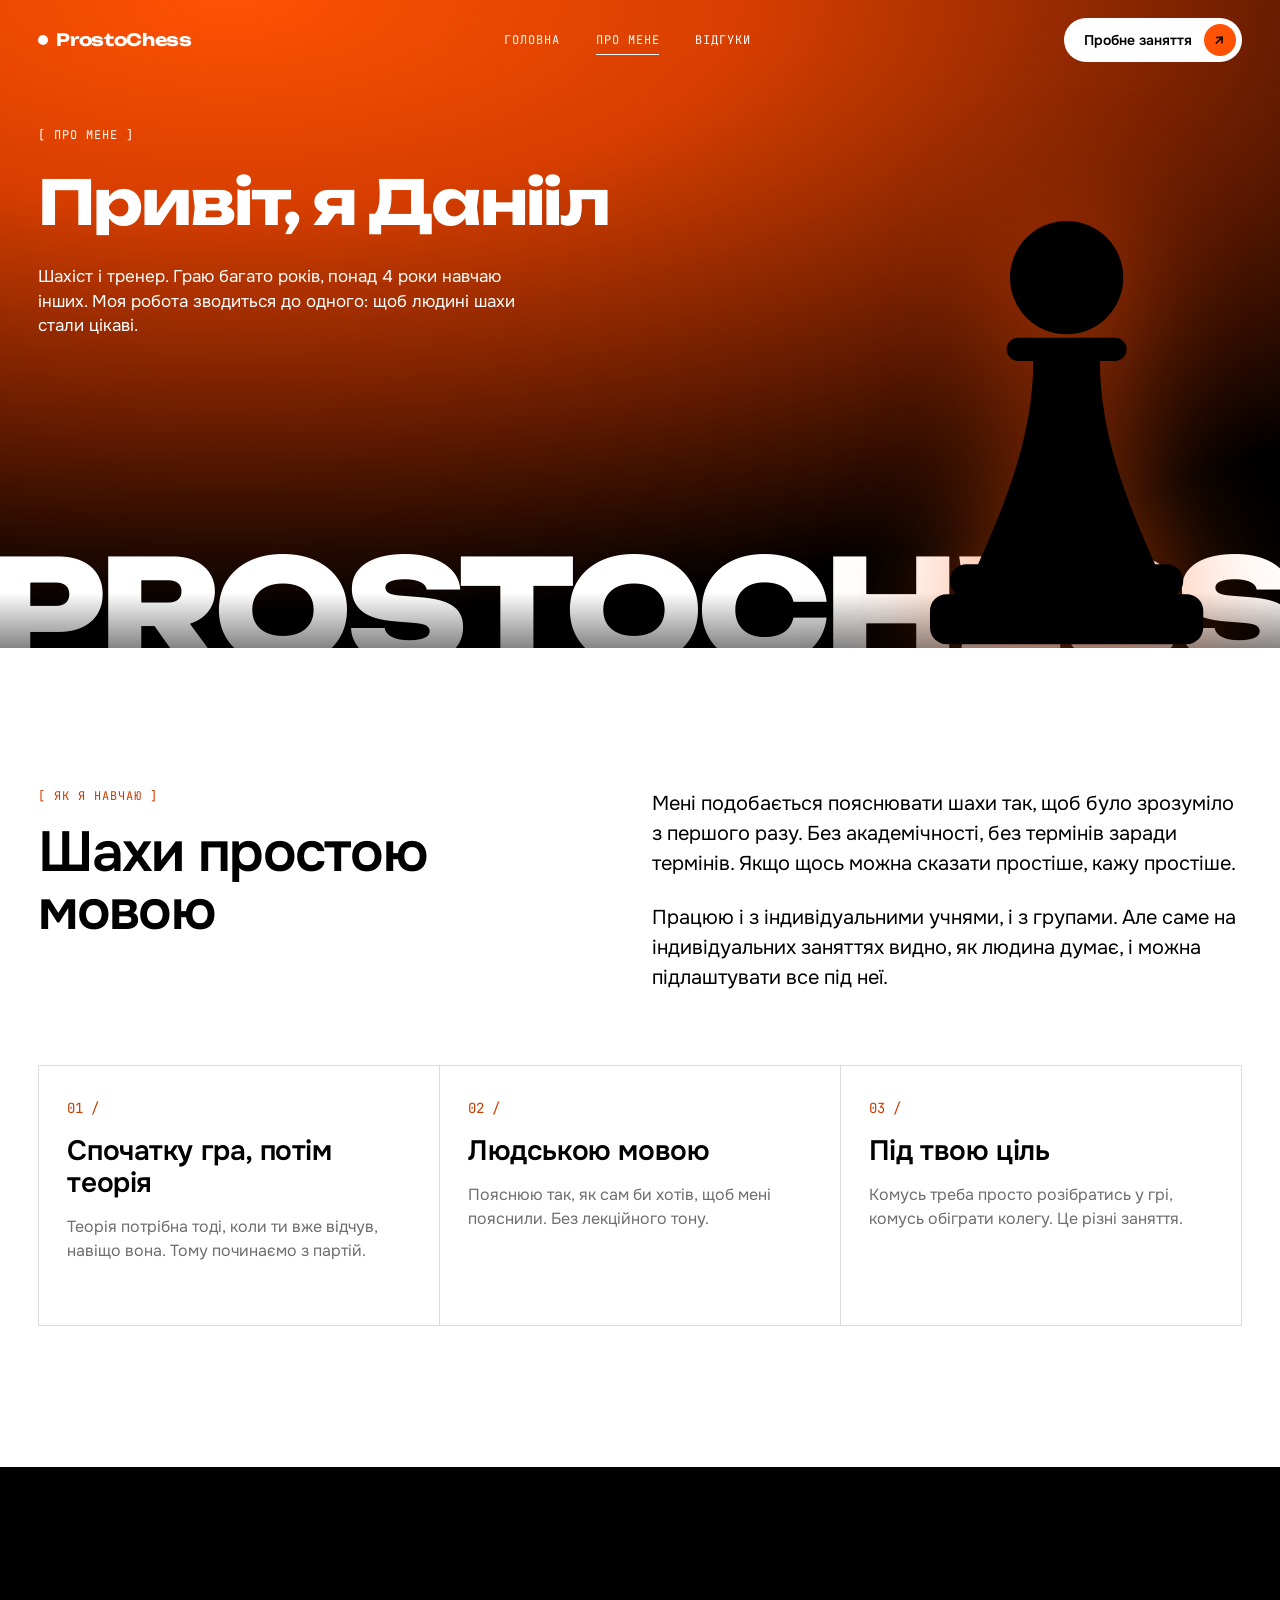
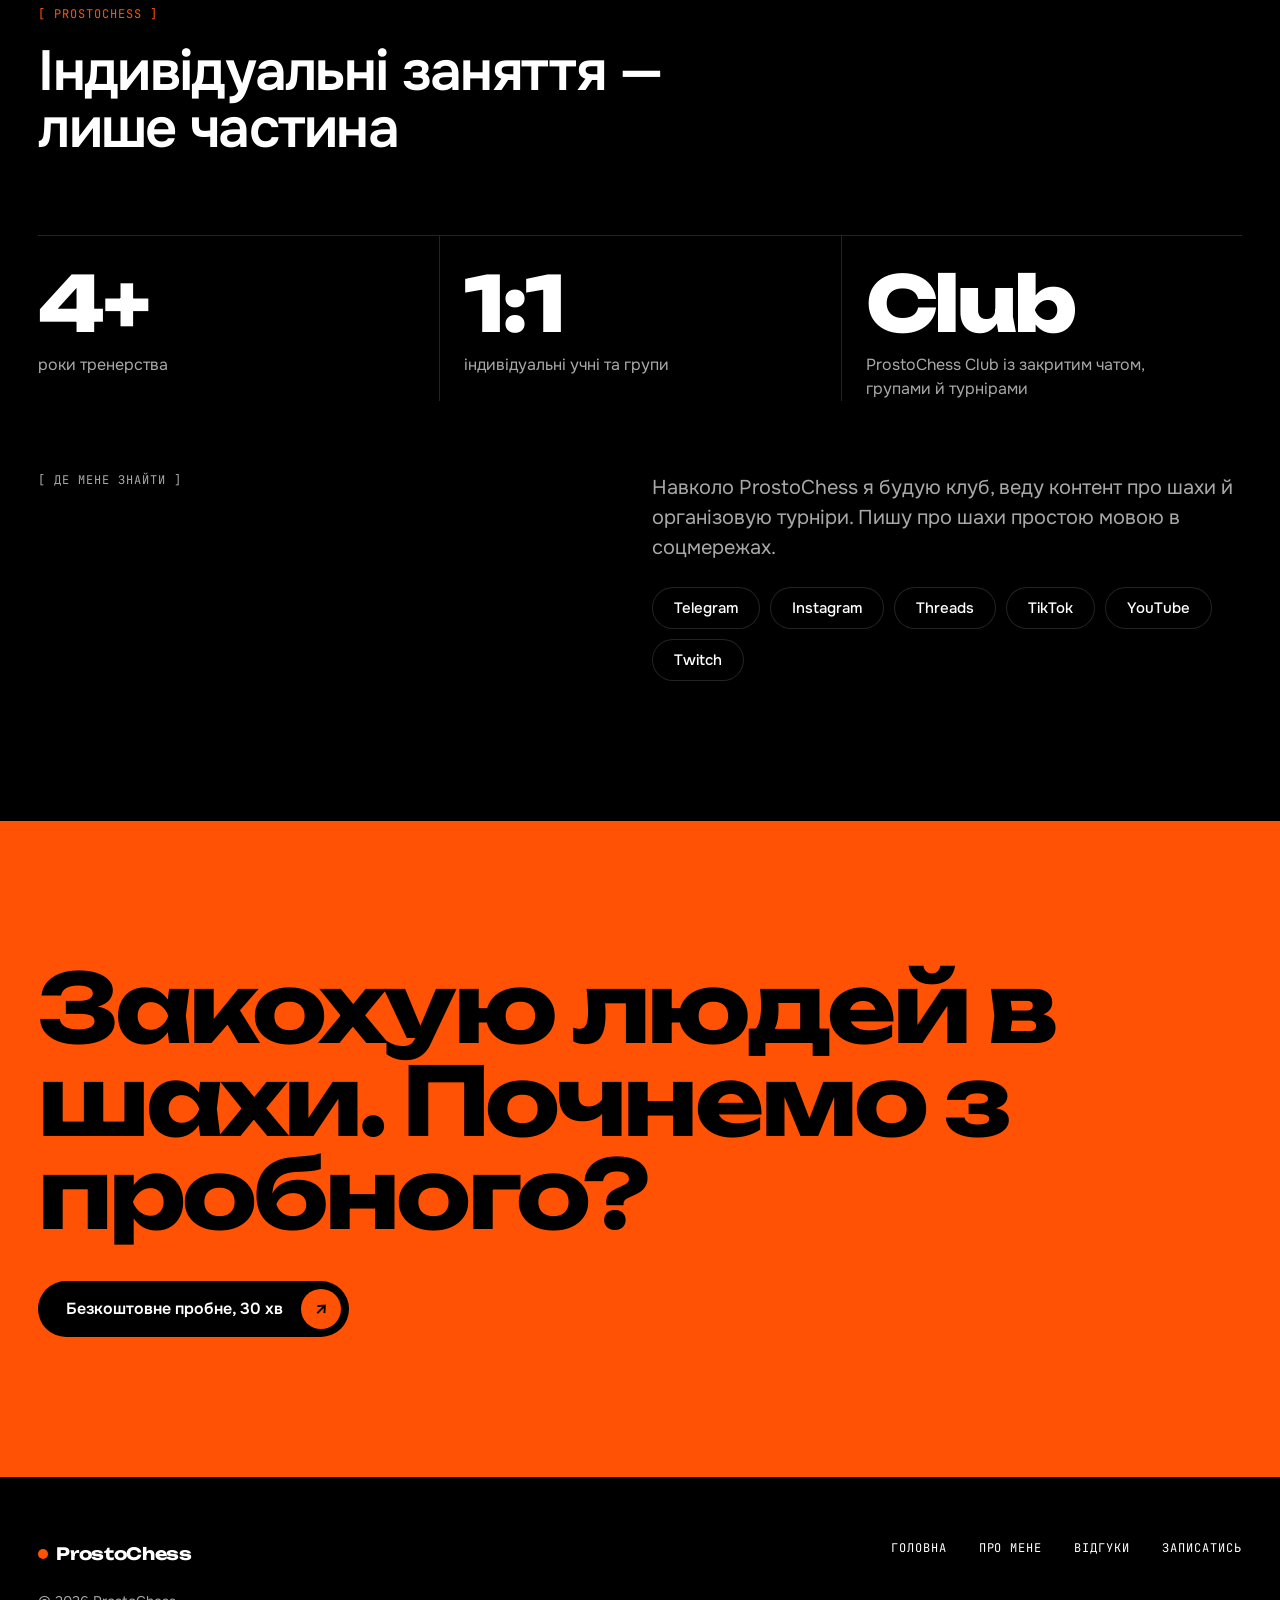
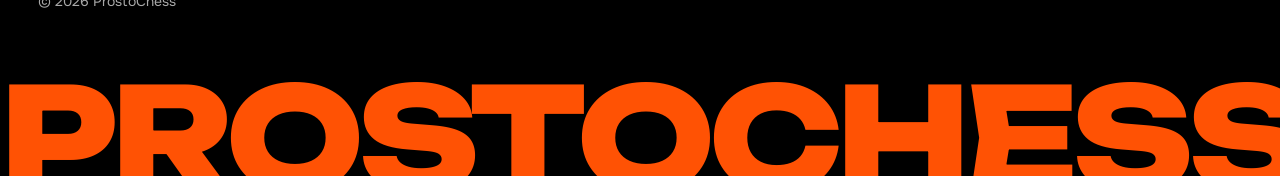
==== about.html @ 3ef077e5 "Build ProstoChess site: home, about, reviews Static multi-page site on the Heat Noir design system (" ====
<!doctype html>
<html lang="uk">
<head>
  <meta charset="utf-8">
  <meta name="viewport" content="width=device-width, initial-scale=1">
  <title>Про мене — ProstoChess</title>
  <meta name="description" content="Данііл, шахіст і тренер. Понад 4 роки навчаю дорослих і дітей грати в шахи простою мовою.">
  <meta name="theme-color" content="#000000">
  <link rel="icon" href="data:image/svg+xml,%3Csvg xmlns='http://www.w3.org/2000/svg' viewBox='0 0 64 64'%3E%3Crect width='64' height='64' rx='16' fill='%23ff5204'/%3E%3Ccircle cx='32' cy='20' r='9' fill='%23000'/%3E%3Cpath d='M25 31c0 11-4 17-9 22h32c-5-5-9-11-9-22z' fill='%23000'/%3E%3C/svg%3E">
  <link rel="preconnect" href="https://fonts.googleapis.com">
  <link rel="preconnect" href="https://fonts.gstatic.com" crossorigin>
  <link href="https://fonts.googleapis.com/css2?family=JetBrains+Mono:wght@400;500&family=Onest:wght@400;500;600;700&family=Unbounded:wght@700;800&display=swap" rel="stylesheet">
  <link rel="stylesheet" href="css/styles.css">
</head>
<body>
  <a class="skip" href="#main">До змісту</a>

  <header class="header">
    <div class="container header__bar">
      <a class="logo" href="index.html" aria-label="ProstoChess, на головну"><span class="logo__dot"></span>ProstoChess</a>
      <nav class="nav" aria-label="Основна навігація">
        <a class="nav__link" href="index.html">Головна</a>
        <a class="nav__link" href="about.html" aria-current="page">Про мене</a>
        <a class="nav__link" href="reviews.html">Відгуки</a>
      </nav>
      <a class="btn btn--white btn--sm header__cta" href="index.html#trial" data-book>Пробне заняття <span class="btn__arrow">↗</span></a>
      <button class="burger" aria-label="Меню" aria-expanded="false"><span></span><span></span><span></span></button>
    </div>
  </header>

  <main id="main">

    <section class="hero hero--sub" aria-labelledby="about-title">
      <div class="hero__word" aria-hidden="true">PROSTOCHESS</div>
      <div class="frame" aria-hidden="true">
        <!-- Твоє фото: assets/about-portrait.png (PNG з прозорим фоном) -->
        <img class="hero__portrait" src="assets/about-portrait.png" alt="" onerror="this.remove()">
        <svg class="hero__pawn" viewBox="0 0 200 280" aria-hidden="true">
          <g fill="#000">
            <circle cx="100" cy="58" r="34"/>
            <rect x="64" y="94" width="72" height="14" rx="7"/>
            <path d="M80 108C80 152 64 192 46 232H154C136 192 120 152 120 108Z"/>
            <rect x="30" y="230" width="140" height="20" rx="10"/>
            <rect x="18" y="248" width="164" height="30" rx="10"/>
          </g>
        </svg>
      </div>
      <div class="container hero__inner">
        <div class="hero__left">
          <p class="label">[ Про мене ]</p>
          <h1 class="h1" id="about-title">Привіт, я Данііл</h1>
        </div>
        <div class="hero__right">
          <p class="lead">Шахіст і тренер. Граю багато років, понад 4 роки навчаю інших. Моя робота зводиться до одного: щоб людині шахи стали цікаві.</p>
        </div>
      </div>
    </section>

    <section class="section section--light" aria-labelledby="how-title">
      <div class="container">
        <div class="about-grid">
          <div class="about-grid__head reveal">
            <p class="label accent-ink">[ Як я навчаю ]</p>
            <h2 class="h2" id="how-title">Шахи простою мовою</h2>
          </div>
          <div class="about-grid__body reveal">
            <p>Мені подобається пояснювати шахи так, щоб було зрозуміло з першого разу. Без академічності, без термінів заради термінів. Якщо щось можна сказати простіше, кажу простіше.</p>
            <p>Працюю і з індивідуальними учнями, і з групами. Але саме на індивідуальних заняттях видно, як людина думає, і можна підлаштувати все під неї.</p>
          </div>
        </div>
        <div class="principles reveal">
          <article class="principle">
            <span class="principle__n">01 /</span>
            <h3 class="h3">Спочатку гра, потім теорія</h3>
            <p class="principle__d">Теорія потрібна тоді, коли ти вже відчув, навіщо вона. Тому починаємо з партій.</p>
          </article>
          <article class="principle">
            <span class="principle__n">02 /</span>
            <h3 class="h3">Людською мовою</h3>
            <p class="principle__d">Пояснюю так, як сам би хотів, щоб мені пояснили. Без лекційного тону.</p>
          </article>
          <article class="principle">
            <span class="principle__n">03 /</span>
            <h3 class="h3">Під твою ціль</h3>
            <p class="principle__d">Комусь треба просто розібратись у грі, комусь обіграти колегу. Це різні заняття.</p>
          </article>
        </div>
      </div>
    </section>

    <section class="section section--dark" aria-labelledby="club-title">
      <div class="container">
        <div class="section__head reveal">
          <p class="label accent">[ ProstoChess ]</p>
          <h2 class="h2" id="club-title" style="max-width:20ch">Індивідуальні заняття — лише частина</h2>
        </div>
        <div class="facts reveal">
          <div class="fact"><span class="fact__v">4+</span><span class="fact__t">роки тренерства</span></div>
          <div class="fact"><span class="fact__v">1:1</span><span class="fact__t">індивідуальні учні та групи</span></div>
          <div class="fact"><span class="fact__v">Club</span><span class="fact__t">ProstoChess Club із закритим чатом, групами й турнірами</span></div>
        </div>
        <div class="about-grid reveal" style="margin-top:clamp(40px,6vw,72px)">
          <div class="about-grid__head">
            <p class="label muted-dark">[ Де мене знайти ]</p>
          </div>
          <div class="about-grid__body">
            <p class="muted-dark">Навколо ProstoChess я будую клуб, веду контент про шахи й організовую турніри. Пишу про шахи простою мовою в соцмережах.</p>
            <div class="channels">
              <span class="pill">Telegram</span><span class="pill">Instagram</span><span class="pill">Threads</span><span class="pill">TikTok</span><span class="pill">YouTube</span><span class="pill">Twitch</span>
            </div>
          </div>
        </div>
      </div>
    </section>

    <section class="section section--orange" aria-labelledby="about-cta">
      <div class="container final reveal">
        <h2 class="h2" id="about-cta" style="color:var(--black)">Закохую людей в шахи. Почнемо з пробного?</h2>
        <a class="btn btn--black" href="index.html#trial" data-book>Безкоштовне пробне, 30 хв <span class="btn__arrow">↗</span></a>
      </div>
    </section>

  </main>

  <footer class="footer">
    <div class="container">
      <div class="footer__top">
        <a class="logo" href="index.html"><span class="logo__dot" style="background:var(--orange)"></span>ProstoChess</a>
        <nav class="footer__links label" aria-label="Підвал">
          <a href="index.html">Головна</a>
          <a href="about.html">Про мене</a>
          <a href="reviews.html">Відгуки</a>
          <a href="index.html#trial" data-book>Записатись</a>
        </nav>
      </div>
      <p class="footer__copy">© 2026 ProstoChess</p>
    </div>
    <div class="footer__word" aria-hidden="true">PROSTOCHESS</div>
  </footer>

  <script src="js/main.js"></script>
</body>
</html>
---- css/styles.css ----
/* ProstoChess — Heat Noir. Токени й правила описані в DESIGN_SYSTEM.md */

:root {
  --black: #000;
  --coal: #0e0e0e;
  --graphite: #1a1a1a;
  --white: #fff;
  --orange: #ff5204;
  --orange-ink: #cc3d00; /* оранжевий для дрібного тексту на білому, 4.96:1 */

  --muted-dark: #a8a8a8;
  --muted-light: #6e6e6e;
  --line-dark: rgba(255, 255, 255, 0.14);
  --line-light: rgba(0, 0, 0, 0.14);

  --hero-gradient: radial-gradient(120% 95% at 18% 0%, #ff5204 0%, #d63e00 34%, #6b1d00 68%, #000 100%);

  --font-display: "Unbounded", system-ui, sans-serif;
  --font-text: "Onest", system-ui, sans-serif;
  --font-mono: "JetBrains Mono", ui-monospace, monospace;

  --gutter: clamp(20px, 3vw, 40px);
  --maxw: 1440px;
  --radius-xl: 40px;
  --radius-l: 24px;
  --radius-m: 12px;
  --section-y: clamp(80px, 11vw, 160px);
}

*,
*::before,
*::after { box-sizing: border-box; }

html { scroll-behavior: smooth; -webkit-text-size-adjust: 100%; }

body {
  margin: 0;
  background: var(--black);
  color: var(--white);
  font-family: var(--font-text);
  font-size: 18px;
  line-height: 1.5;
  -webkit-font-smoothing: antialiased;
  overflow-x: hidden;
}

img, svg { display: block; max-width: 100%; }
a { color: inherit; text-decoration: none; }
p { margin: 0; }
h1, h2, h3 { margin: 0; font-weight: 600; }
ul { margin: 0; padding: 0; list-style: none; }

:focus-visible { outline: 2px solid var(--orange); outline-offset: 3px; }

.skip {
  position: absolute; left: -999px; top: 8px; z-index: 100;
  background: var(--white); color: var(--black); padding: 8px 16px; border-radius: 8px;
}
.skip:focus { left: 8px; }

.container { width: 100%; max-width: var(--maxw); margin: 0 auto; padding: 0 var(--gutter); }

/* ---------- Типографіка ---------- */

.label {
  font-family: var(--font-mono);
  font-size: 12px;
  line-height: 1.3;
  letter-spacing: 0.08em;
  text-transform: uppercase;
}

.h1 {
  font-family: var(--font-display);
  font-weight: 700;
  font-size: clamp(34px, 4.8vw, 78px);
  line-height: 1;
  letter-spacing: -0.035em;
}

.h2 {
  font-family: var(--font-text);
  font-weight: 600;
  font-size: clamp(32px, 4.4vw, 68px);
  line-height: 1.02;
  letter-spacing: -0.03em;
}

.h3 {
  font-family: var(--font-text);
  font-weight: 600;
  font-size: 28px;
  line-height: 1.15;
  letter-spacing: -0.015em;
}

.lead { font-size: clamp(18px, 1.5vw, 22px); line-height: 1.45; max-width: 52ch; }
.muted-dark { color: var(--muted-dark); }
.muted-light { color: var(--muted-light); }
.accent { color: var(--orange); }
.accent-ink { color: var(--orange-ink); }

/* ---------- Кнопки ---------- */

.btn {
  display: inline-flex;
  align-items: center;
  gap: 18px;
  height: 56px;
  padding: 0 8px 0 28px;
  border-radius: 999px;
  border: 0;
  font: 600 16px/1 var(--font-text);
  cursor: pointer;
  background: var(--orange);
  color: var(--black);
  transition: background 0.2s, transform 0.2s;
}
.btn__arrow {
  width: 40px; height: 40px; border-radius: 50%;
  display: grid; place-items: center;
  background: var(--black); color: var(--white);
  font-size: 18px; line-height: 1;
  transition: transform 0.25s;
}
.btn:hover .btn__arrow { transform: rotate(45deg); }
.btn--white { background: var(--white); }
.btn--white .btn__arrow { background: var(--orange); color: var(--black); }
.btn--black { background: var(--black); color: var(--white); }
.btn--black .btn__arrow { background: var(--orange); color: var(--black); }
.btn--ghost { background: transparent; color: var(--white); box-shadow: inset 0 0 0 1px var(--line-dark); }
.btn--ghost .btn__arrow { background: var(--white); color: var(--black); }
.btn--sm { height: 44px; padding: 0 6px 0 20px; font-size: 14px; gap: 12px; }
.btn--sm .btn__arrow { width: 32px; height: 32px; font-size: 15px; }

.pill {
  display: inline-flex; align-items: center;
  padding: 12px 22px; border-radius: 999px;
  font-size: 16px; font-weight: 500; line-height: 1.2;
  box-shadow: inset 0 0 0 1px var(--line-light);
}
.pill--fill { background: var(--orange); color: var(--black); box-shadow: none; }

/* ---------- Шапка ---------- */

.header {
  position: fixed; top: 0; left: 0; right: 0; z-index: 50;
  transition: background 0.25s, backdrop-filter 0.25s;
}
.header.is-scrolled { background: rgba(0, 0, 0, 0.72); backdrop-filter: blur(14px); -webkit-backdrop-filter: blur(14px); }
.header__bar { display: flex; align-items: center; justify-content: space-between; height: 80px; gap: 24px; }

.logo { font-family: var(--font-display); font-weight: 700; font-size: 17px; letter-spacing: -0.02em; display: inline-flex; align-items: center; gap: 8px; }
.logo__dot { width: 10px; height: 10px; border-radius: 50%; background: var(--white); }
.header.is-scrolled .logo__dot { background: var(--orange); }

.nav { display: flex; align-items: center; gap: 36px; }
.nav__link { font-family: var(--font-mono); font-size: 12px; letter-spacing: 0.08em; text-transform: uppercase; padding: 8px 0; position: relative; }
.nav__link::after { content: ""; position: absolute; left: 0; right: 0; bottom: 2px; height: 1px; background: currentColor; transform: scaleX(0); transform-origin: left; transition: transform 0.25s; }
.nav__link:hover::after, .nav__link[aria-current="page"]::after { transform: scaleX(1); }

.burger { display: none; width: 44px; height: 44px; border: 0; border-radius: 50%; background: rgba(255, 255, 255, 0.14); color: var(--white); cursor: pointer; }
.burger span { display: block; width: 18px; height: 2px; background: currentColor; margin: 4px auto; transition: transform 0.2s, opacity 0.2s; }
.nav-open .burger span:nth-child(1) { transform: translateY(6px) rotate(45deg); }
.nav-open .burger span:nth-child(2) { opacity: 0; }
.nav-open .burger span:nth-child(3) { transform: translateY(-6px) rotate(-45deg); }

/* ---------- Hero ---------- */

.hero {
  position: relative;
  min-height: max(100svh, 760px);
  background: var(--hero-gradient);
  overflow: hidden;
  display: flex;
  flex-direction: column;
}
.hero--sub { min-height: max(72svh, 620px); }

.hero__word {
  position: absolute; left: 50%; bottom: 0;
  transform: translate(-50%, 17%);
  z-index: 1;
  font-family: var(--font-display); font-weight: 800;
  font-size: 11.1vw; line-height: 0.82; letter-spacing: -0.045em;
  white-space: nowrap;
  color: var(--white);
  -webkit-mask-image: linear-gradient(to bottom, #000 35%, rgba(0, 0, 0, 0.35) 100%);
  mask-image: linear-gradient(to bottom, #000 35%, rgba(0, 0, 0, 0.35) 100%);
  user-select: none; pointer-events: none;
}

.hero__figure {
  position: absolute; left: 50%; bottom: 0; z-index: 2;
  height: 70%; transform: translateX(-50%);
  display: flex; align-items: flex-end;
  pointer-events: none;
}
.hero__portrait { height: 100%; width: auto; max-width: none; object-fit: contain; }
.hero__pawn { height: 100%; width: auto; filter: drop-shadow(0 0 60px rgba(255, 82, 4, 0.55)); }
.has-portrait .hero__pawn { display: none; }

.hero__inner {
  position: relative; z-index: 3; flex: 1;
  display: grid;
  grid-template-columns: repeat(12, 1fr);
  grid-template-rows: auto 1fr auto;
  column-gap: 24px;
  padding-top: 128px; padding-bottom: clamp(120px, 14vw, 220px);
}
.hero__left { grid-column: 1 / span 5; grid-row: 1 / span 2; display: flex; flex-direction: column; gap: 28px; align-self: start; }
.hero__right { grid-column: 9 / span 4; grid-row: 1 / span 2; align-self: center; display: flex; flex-direction: column; align-items: flex-start; gap: 24px; }
.hero__right .lead { font-size: 17px; }
.hero__note { font-family: var(--font-mono); font-size: 12px; letter-spacing: 0.08em; text-transform: uppercase; opacity: 0.85; }
.hero__cards { grid-column: 1 / span 5; grid-row: 3; display: flex; gap: 16px; margin-top: 32px; }

.glass {
  flex: 1; max-width: 220px; min-height: 132px;
  padding: 20px; border-radius: var(--radius-l);
  background: rgba(255, 255, 255, 0.12);
  border: 1px solid rgba(255, 255, 255, 0.2);
  backdrop-filter: blur(16px); -webkit-backdrop-filter: blur(16px);
  display: flex; flex-direction: column; justify-content: space-between;
}
.glass--solid { background: var(--white); color: var(--black); border-color: transparent; }
.glass__n { font-family: var(--font-display); font-weight: 800; font-size: 36px; line-height: 1; letter-spacing: -0.04em; }
.glass__t { font-size: 14px; line-height: 1.3; }

.hero--sub .hero__inner { padding-bottom: clamp(100px, 12vw, 200px); }
.hero--sub .hero__left { grid-column: 1 / span 7; grid-row: 1; }
.hero--sub .hero__right { grid-column: 1 / span 5; grid-row: 2; align-self: start; margin-top: 32px; }

/* Портрет-слот на сторінці «Про мене» */
.frame {
  position: absolute; right: var(--gutter); bottom: 0; z-index: 2;
  height: 72%; aspect-ratio: 3 / 4;
  display: flex; align-items: flex-end; justify-content: center;
  pointer-events: none;
}
.frame .hero__portrait, .frame .hero__pawn { height: 100%; }

/* ---------- Секції ---------- */

.section { padding: var(--section-y) 0; }
.section--light { background: var(--white); color: var(--black); }
.section--dark { background: var(--black); color: var(--white); }
.section--coal { background: var(--coal); color: var(--white); }
.section--orange { background: var(--orange); color: var(--black); }

.section__head { display: flex; flex-direction: column; gap: 20px; margin-bottom: clamp(40px, 6vw, 80px); }

/* Філософія */
.philosophy { display: grid; grid-template-columns: repeat(12, 1fr); column-gap: 24px; row-gap: 40px; align-items: start; }
.philosophy__label { grid-column: 1 / -1; }
.philosophy__title { grid-column: 1 / span 8; }
.philosophy__text { grid-column: 9 / span 4; padding-top: 12px; color: var(--muted-light); }
.philosophy__chips { grid-column: 1 / -1; display: grid; gap: 12px; margin-top: 16px; }
.chips-row { display: flex; flex-wrap: wrap; gap: 12px; }

/* Таблиця кроків */
.steps { display: grid; grid-template-columns: repeat(4, 1fr); border-top: 1px solid var(--line-dark); border-left: 1px solid var(--line-dark); }
.step { padding: 32px 28px 36px; border-right: 1px solid var(--line-dark); border-bottom: 1px solid var(--line-dark); display: flex; flex-direction: column; gap: 20px; min-height: 280px; }
.step__n { font-family: var(--font-mono); font-size: 14px; color: var(--orange); }
.step__t { font-size: 26px; font-weight: 600; letter-spacing: -0.02em; line-height: 1.1; }
.step__d { font-size: 16px; color: var(--muted-dark); }
.step__a { margin-top: auto; font-size: 20px; color: var(--orange); }

/* Кому підійде */
.rows { border-top: 1px solid var(--line-light); }
.row { display: grid; grid-template-columns: repeat(12, 1fr); column-gap: 24px; padding: 36px 0; border-bottom: 1px solid var(--line-light); align-items: baseline; }
.row__n { grid-column: 1 / span 1; font-family: var(--font-mono); font-size: 14px; color: var(--orange-ink); }
.row__t { grid-column: 2 / span 6; font-size: clamp(26px, 3vw, 44px); font-weight: 600; letter-spacing: -0.025em; line-height: 1.05; }
.row__d { grid-column: 9 / span 4; color: var(--muted-light); }

/* Пробне */
.trial { display: grid; grid-template-columns: repeat(12, 1fr); column-gap: 24px; row-gap: 56px; }
.trial__head { grid-column: 1 / span 7; display: flex; flex-direction: column; gap: 20px; }
.trial__side { grid-column: 9 / span 4; display: flex; flex-direction: column; gap: 28px; align-items: flex-start; align-self: end; }
.trial__nums { grid-column: 1 / -1; display: grid; grid-template-columns: repeat(3, 1fr); border-top: 1px solid rgba(0, 0, 0, 0.25); }
.num { padding: 28px 0 0; display: flex; flex-direction: column; gap: 12px; }
.num + .num { padding-left: 24px; border-left: 1px solid rgba(0, 0, 0, 0.25); }
.num__v { font-family: var(--font-display); font-weight: 800; font-size: clamp(56px, 9vw, 144px); line-height: 0.9; letter-spacing: -0.05em; }
.num__t { font-size: 16px; max-width: 24ch; }

/* FAQ */
.faq { display: grid; grid-template-columns: repeat(12, 1fr); column-gap: 24px; row-gap: 40px; }
.faq__head { grid-column: 1 / span 4; display: flex; flex-direction: column; gap: 20px; }
.faq__list { grid-column: 6 / span 7; border-top: 1px solid var(--line-dark); }
.qa { border-bottom: 1px solid var(--line-dark); }
.qa summary { list-style: none; cursor: pointer; padding: 28px 0; display: flex; justify-content: space-between; gap: 24px; align-items: center; font-size: 22px; font-weight: 500; letter-spacing: -0.01em; }
.qa summary::-webkit-details-marker { display: none; }
.qa summary::after { content: "+"; flex: none; width: 40px; height: 40px; border-radius: 50%; display: grid; place-items: center; box-shadow: inset 0 0 0 1px var(--line-dark); font-size: 22px; transition: transform 0.2s, background 0.2s; }
.qa[open] summary::after { transform: rotate(45deg); background: var(--orange); color: var(--black); box-shadow: none; }
.qa p { padding: 0 64px 28px 0; color: var(--muted-dark); }

/* Тизери */
.teasers { display: grid; grid-template-columns: 1fr 1fr; gap: 24px; }
.teaser { background: var(--graphite); border-radius: var(--radius-xl); padding: clamp(28px, 3.4vw, 48px); min-height: 340px; display: flex; flex-direction: column; justify-content: space-between; gap: 40px; transition: background 0.25s, color 0.25s; }
.teaser:hover { background: var(--orange); color: var(--black); }
.teaser:hover .teaser__d { color: var(--black); }
.teaser__d { color: var(--muted-dark); max-width: 36ch; }
.teaser__a { align-self: flex-end; width: 56px; height: 56px; border-radius: 50%; display: grid; place-items: center; background: var(--white); color: var(--black); font-size: 24px; transition: transform 0.25s; }
.teaser:hover .teaser__a { transform: rotate(45deg); background: var(--black); color: var(--white); }

/* Фінальний CTA */
.final { display: flex; flex-direction: column; align-items: flex-start; gap: 40px; }
.final .h2 { font-size: clamp(40px, 7.4vw, 120px); line-height: 0.98; letter-spacing: -0.04em; font-family: var(--font-display); font-weight: 700; max-width: 14ch; }

/* Футер */
.footer { background: var(--black); color: var(--white); position: relative; overflow: hidden; padding-top: 64px; }
.footer__top { display: flex; justify-content: space-between; gap: 32px; flex-wrap: wrap; align-items: flex-start; }
.footer__links { display: flex; gap: 32px; flex-wrap: wrap; }
.footer__copy { color: var(--muted-dark); font-size: 14px; margin-top: 24px; }
.footer__word { font-family: var(--font-display); font-weight: 800; font-size: 11.1vw; line-height: 0.82; letter-spacing: -0.045em; white-space: nowrap; color: var(--orange); text-align: center; transform: translateY(17%); margin-top: 48px; user-select: none; pointer-events: none; }

/* Про мене */
.about-grid { display: grid; grid-template-columns: repeat(12, 1fr); column-gap: 24px; row-gap: 40px; align-items: start; }
.about-grid__head { grid-column: 1 / span 5; display: flex; flex-direction: column; gap: 20px; }
.about-grid__body { grid-column: 7 / span 6; display: flex; flex-direction: column; gap: 24px; font-size: 20px; }
.principles { display: grid; grid-template-columns: repeat(3, 1fr); border-top: 1px solid var(--line-light); border-left: 1px solid var(--line-light); margin-top: clamp(40px, 6vw, 72px); }
.principle { padding: 32px 28px 40px; border-right: 1px solid var(--line-light); border-bottom: 1px solid var(--line-light); display: flex; flex-direction: column; gap: 16px; min-height: 260px; }
.principle__n { font-family: var(--font-mono); font-size: 14px; color: var(--orange-ink); }
.principle__d { color: var(--muted-light); font-size: 16px; }
.facts { display: grid; grid-template-columns: repeat(3, 1fr); border-top: 1px solid var(--line-dark); }
.fact { padding: 32px 0 0; display: flex; flex-direction: column; gap: 12px; }
.fact + .fact { padding-left: 24px; border-left: 1px solid var(--line-dark); }
.fact__v { font-family: var(--font-display); font-weight: 800; font-size: clamp(40px, 6vw, 96px); line-height: 0.95; letter-spacing: -0.045em; }
.fact__t { color: var(--muted-dark); font-size: 16px; max-width: 26ch; }
.channels { display: flex; flex-wrap: wrap; gap: 10px; }
.channels .pill { box-shadow: inset 0 0 0 1px var(--line-dark); font-size: 15px; }

/* Відгуки */
.reviews { display: grid; grid-template-columns: repeat(3, 1fr); gap: 24px; }
.review { background: var(--graphite); border-radius: var(--radius-l); padding: 32px; display: flex; flex-direction: column; gap: 24px; min-height: 280px; }
.review__q { font-size: 20px; line-height: 1.4; letter-spacing: -0.01em; }
.review__img { border-radius: var(--radius-m); overflow: hidden; }
.review__who { margin-top: auto; display: flex; flex-direction: column; gap: 4px; }
.review__name { font-weight: 600; }
.review__meta { color: var(--muted-dark); font-size: 14px; }
.review--ph { background: transparent; border: 1px dashed rgba(255, 255, 255, 0.3); }
.review__tag { align-self: flex-start; font-family: var(--font-mono); font-size: 11px; letter-spacing: 0.08em; text-transform: uppercase; padding: 6px 10px; border-radius: 999px; background: var(--orange); color: var(--black); }

/* ---------- Анімація появи (тільки коли є JS) ---------- */

.js .reveal { opacity: 0; transform: translateY(28px); transition: opacity 0.7s ease, transform 0.7s ease; }
.js .reveal.is-in { opacity: 1; transform: none; }

@media (prefers-reduced-motion: reduce) {
  html { scroll-behavior: auto; }
  .js .reveal { opacity: 1; transform: none; transition: none; }
  .btn__arrow, .teaser__a { transition: none; }
}

/* ---------- Планшет і мобільний ---------- */

@media (max-width: 1024px) {
  .steps { grid-template-columns: repeat(2, 1fr); }
  .hero__left { grid-column: 1 / span 7; }
  .hero__right { grid-column: 8 / span 5; }
  .hero__cards { grid-column: 1 / -1; }
  .reviews { grid-template-columns: repeat(2, 1fr); }
}

@media (max-width: 820px) {
  body { font-size: 17px; }

  .burger { display: block; }
  .nav { position: fixed; inset: 80px 0 auto 0; flex-direction: column; align-items: flex-start; gap: 4px; padding: 16px var(--gutter) 28px; background: rgba(0, 0, 0, 0.94); backdrop-filter: blur(14px); transform: translateY(-24px); opacity: 0; visibility: hidden; transition: transform 0.3s, opacity 0.3s, visibility 0.3s; }
  .nav-open .nav { transform: none; opacity: 1; visibility: visible; }
  .nav__link { font-size: 15px; padding: 14px 0; }
  .header__cta { display: none; }
  .nav-open .header { background: rgba(0, 0, 0, 0.94); }

  .hero { min-height: auto; }
  .hero__word { font-size: 11.1vw; }
  .hero__figure { top: 190px; bottom: auto; height: 240px; }
  .frame { right: 50%; transform: translateX(50%); top: 200px; bottom: auto; height: 220px; }
  .hero--sub .hero__right { margin-top: 240px; }
  .hero--sub .hero__left { grid-row: auto; }
  .hero__inner { display: flex; flex-direction: column; gap: 28px; padding-top: 112px; padding-bottom: 150px; }
  .hero__left, .hero__right, .hero--sub .hero__left, .hero--sub .hero__right { grid-column: auto; }
  .hero__right { align-self: stretch; margin-top: 250px; }
  .hero__cards { margin-top: 0; }
  .glass { min-height: 112px; padding: 16px; }
  .glass__n { font-size: 28px; }

  .philosophy__title, .philosophy__text { grid-column: 1 / -1; }
  .row { row-gap: 12px; }
  .row__n { grid-column: 1 / -1; }
  .row__t, .row__d { grid-column: 1 / -1; }
  .trial__head, .trial__side { grid-column: 1 / -1; }
  .trial__nums { grid-template-columns: 1fr; }
  .num + .num { padding-left: 0; border-left: 0; border-top: 1px solid rgba(0, 0, 0, 0.25); margin-top: 28px; }
  .faq__head, .faq__list { grid-column: 1 / -1; }
  .qa summary { font-size: 19px; }
  .qa p { padding-right: 0; }
  .teasers { grid-template-columns: 1fr; }
  .teaser { min-height: 260px; }
  .about-grid__head, .about-grid__body { grid-column: 1 / -1; }
  .principles { grid-template-columns: 1fr; }
  .facts { grid-template-columns: 1fr; }
  .fact + .fact { padding-left: 0; border-left: 0; border-top: 1px solid var(--line-dark); margin-top: 28px; }
  .reviews { grid-template-columns: 1fr; }
}

@media (max-width: 520px) {
  .steps { grid-template-columns: 1fr; }
  .step { min-height: 0; }
  .hero__cards { flex-direction: row; }
  .btn { font-size: 15px; padding-left: 22px; }
}
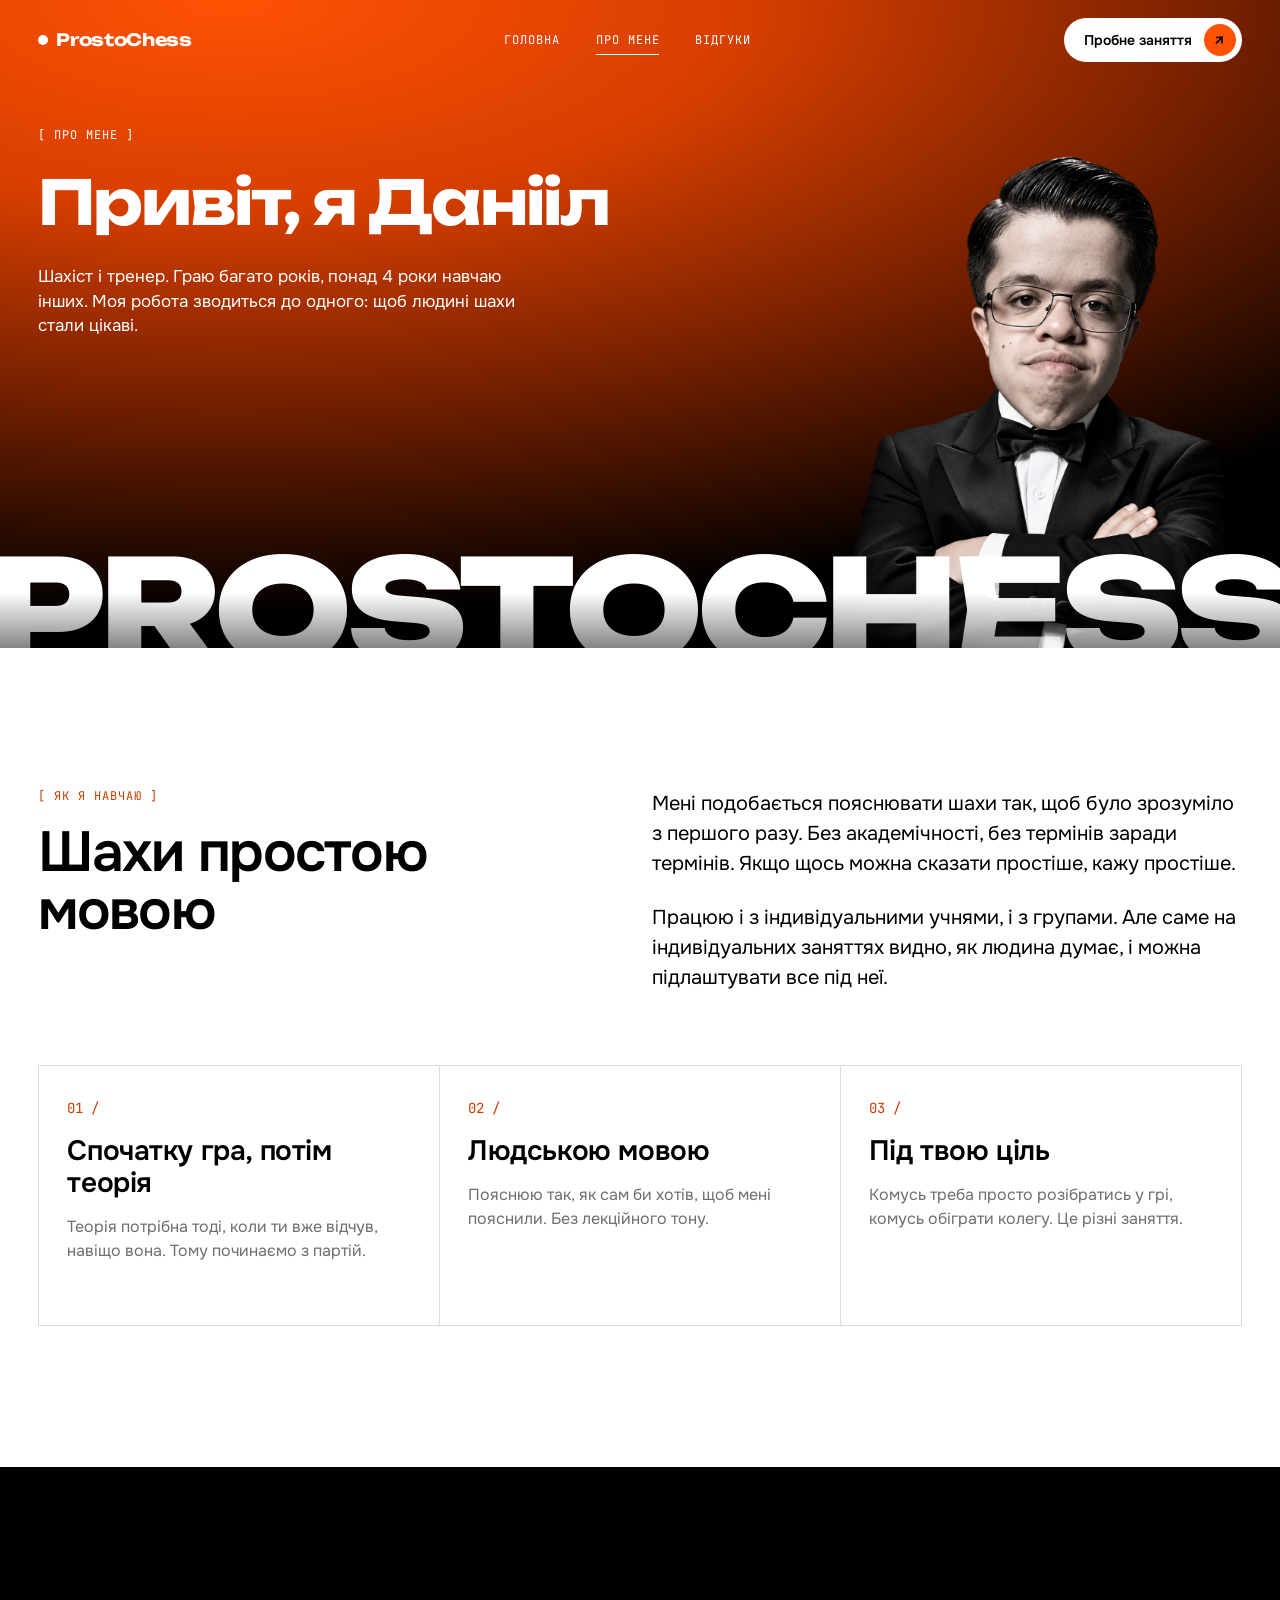
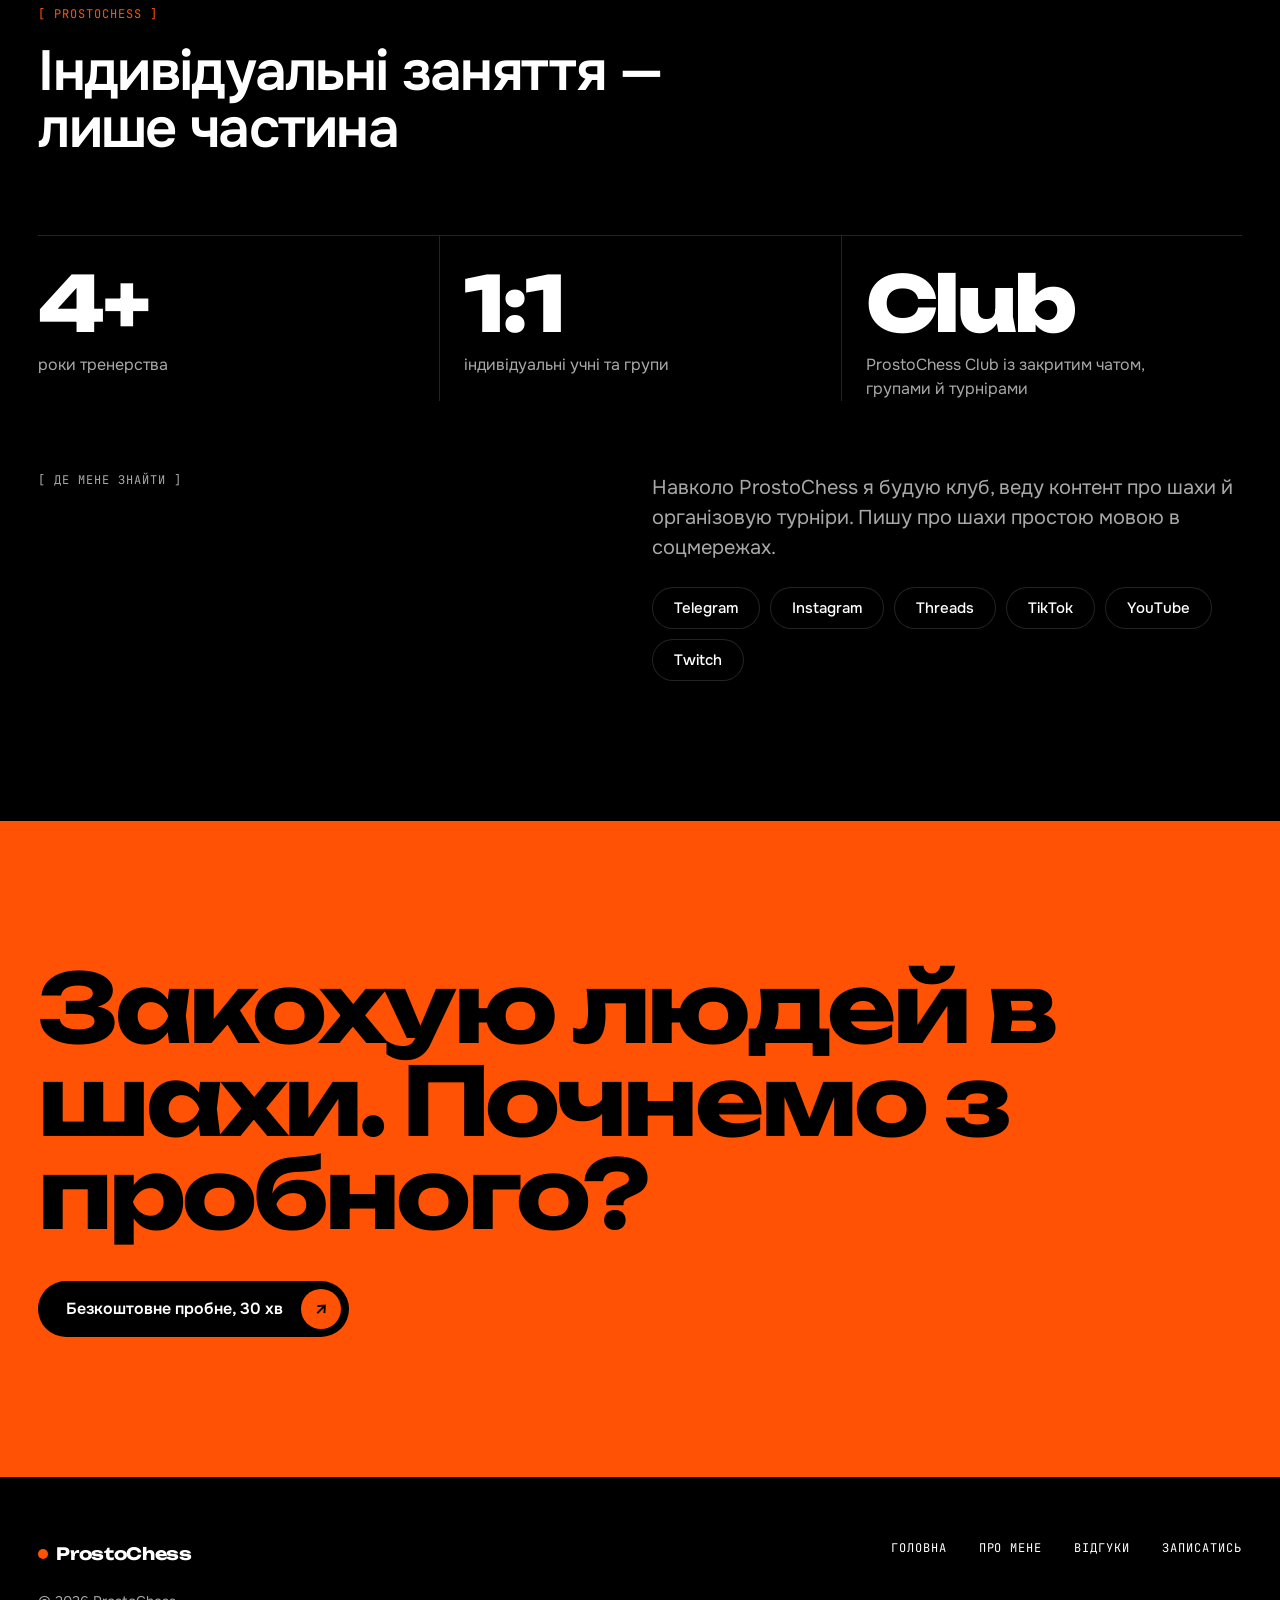
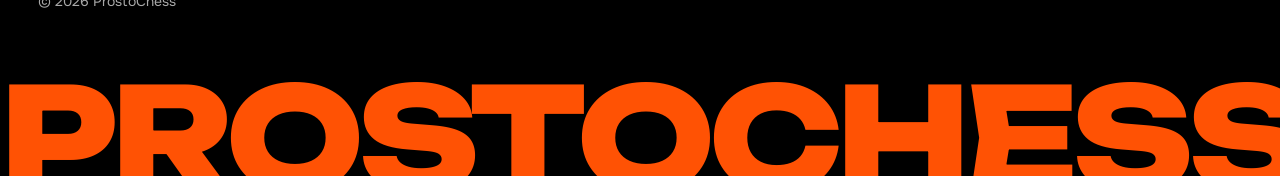
==== commit 3328187f: "Add portrait, real reviews and orbiting reviews around the photo Reviews page hero: screenshots orbi" ====
--- a/about.html
+++ b/about.html
@@ -33,8 +33,8 @@
     <section class="hero hero--sub" aria-labelledby="about-title">
       <div class="hero__word" aria-hidden="true">PROSTOCHESS</div>
       <div class="frame" aria-hidden="true">
-        <!-- Твоє фото: assets/about-portrait.png (PNG з прозорим фоном) -->
-        <img class="hero__portrait" src="assets/about-portrait.png" alt="" onerror="this.remove()">
+        
+        <img class="hero__portrait" src="assets/portrait.webp" alt="" onerror="this.remove()">
         <svg class="hero__pawn" viewBox="0 0 200 280" aria-hidden="true">
           <g fill="#000">
             <circle cx="100" cy="58" r="34"/>
--- a/css/styles.css
+++ b/css/styles.css
@@ -180,7 +180,7 @@
 .hero__word {
   position: absolute; left: 50%; bottom: 0;
   transform: translate(-50%, 17%);
-  z-index: 1;
+  z-index: 2;
   font-family: var(--font-display); font-weight: 800;
   font-size: 11.1vw; line-height: 0.82; letter-spacing: -0.045em;
   white-space: nowrap;
@@ -191,8 +191,8 @@
 }
 
 .hero__figure {
-  position: absolute; left: 50%; bottom: 0; z-index: 2;
-  height: 70%; transform: translateX(-50%);
+  position: absolute; left: 50%; bottom: 0; z-index: 1;
+  height: 64%; transform: translateX(-50%);
   display: flex; align-items: flex-end;
   pointer-events: none;
 }
@@ -201,13 +201,14 @@
 .has-portrait .hero__pawn { display: none; }
 
 .hero__inner {
-  position: relative; z-index: 3; flex: 1;
+  position: relative; z-index: 4; flex: 1; pointer-events: none;
   display: grid;
   grid-template-columns: repeat(12, 1fr);
   grid-template-rows: auto 1fr auto;
   column-gap: 24px;
   padding-top: 128px; padding-bottom: clamp(120px, 14vw, 220px);
 }
+.hero__inner > * { pointer-events: auto; }
 .hero__left { grid-column: 1 / span 5; grid-row: 1 / span 2; display: flex; flex-direction: column; gap: 28px; align-self: start; }
 .hero__right { grid-column: 9 / span 4; grid-row: 1 / span 2; align-self: center; display: flex; flex-direction: column; align-items: flex-start; gap: 24px; }
 .hero__right .lead { font-size: 17px; }
@@ -232,8 +233,8 @@
 
 /* Портрет-слот на сторінці «Про мене» */
 .frame {
-  position: absolute; right: var(--gutter); bottom: 0; z-index: 2;
-  height: 72%; aspect-ratio: 3 / 4;
+  position: absolute; right: var(--gutter); bottom: 0; z-index: 1;
+  height: 76%;
   display: flex; align-items: flex-end; justify-content: center;
   pointer-events: none;
 }
@@ -329,16 +330,45 @@
 .channels { display: flex; flex-wrap: wrap; gap: 10px; }
 .channels .pill { box-shadow: inset 0 0 0 1px var(--line-dark); font-size: 15px; }
 
-/* Відгуки */
-.reviews { display: grid; grid-template-columns: repeat(3, 1fr); gap: 24px; }
-.review { background: var(--graphite); border-radius: var(--radius-l); padding: 32px; display: flex; flex-direction: column; gap: 24px; min-height: 280px; }
-.review__q { font-size: 20px; line-height: 1.4; letter-spacing: -0.01em; }
-.review__img { border-radius: var(--radius-m); overflow: hidden; }
-.review__who { margin-top: auto; display: flex; flex-direction: column; gap: 4px; }
+/* Відгуки: сітка */
+.reviews { column-count: 3; column-gap: 24px; }
+.review { break-inside: avoid; margin: 0 0 24px; background: var(--white); color: var(--black); border-radius: var(--radius-l); overflow: hidden; display: flex; flex-direction: column; }
+.review__img img { width: 100%; height: auto; }
+.review__q { padding: 28px 24px 0; font-size: 20px; line-height: 1.4; letter-spacing: -0.01em; }
+.review__who { padding: 16px 24px 20px; display: flex; flex-direction: column; gap: 2px; border-top: 1px solid var(--line-light); }
 .review__name { font-weight: 600; }
-.review__meta { color: var(--muted-dark); font-size: 14px; }
-.review--ph { background: transparent; border: 1px dashed rgba(255, 255, 255, 0.3); }
-.review__tag { align-self: flex-start; font-family: var(--font-mono); font-size: 11px; letter-spacing: 0.08em; text-transform: uppercase; padding: 6px 10px; border-radius: 999px; background: var(--orange); color: var(--black); }
+.review__meta { color: var(--muted-light); font-size: 14px; }
+
+/* Відгуки: орбіта навколо фото */
+.hero--orbit { min-height: max(100svh, 860px); }
+.hero--orbit .hero__figure { height: 70%; }
+.orbit {
+  --T: 38s;
+  --D: calc(var(--T) / 2);
+  --rx: min(35vw, 500px);
+  --ry: 190px;
+  --w: 280px;
+  position: absolute; left: 50%; top: 52%; width: 0; height: 0;
+}
+.orbit__item {
+  --delay: calc(var(--T) * var(--i) / var(--n) * -1);
+  position: absolute; left: 0; top: 0;
+  animation:
+    orbX var(--D) cubic-bezier(0.37, 0, 0.63, 1) var(--delay) infinite alternate,
+    orbZ var(--D) linear calc(var(--delay) - var(--D) / 2) infinite alternate;
+}
+.orbit__card {
+  width: var(--w); translate: -50% -50%;
+  background: var(--white); border-radius: 20px; overflow: hidden;
+  box-shadow: 0 24px 60px rgba(0, 0, 0, 0.5);
+  animation: orbY var(--D) cubic-bezier(0.37, 0, 0.63, 1) calc(var(--delay) - var(--D) / 2) infinite alternate;
+}
+.orbit__card img { width: 100%; height: auto; }
+.orbit:hover .orbit__item, .orbit:hover .orbit__card { animation-play-state: paused; }
+
+@keyframes orbX { from { transform: translateX(calc(var(--rx) * -1)); } to { transform: translateX(var(--rx)); } }
+@keyframes orbY { from { transform: translateY(calc(var(--ry) * -1)) scale(0.78); } to { transform: translateY(var(--ry)) scale(1.04); } }
+@keyframes orbZ { from { z-index: 0; } 49.99% { z-index: 0; } 50% { z-index: 3; } to { z-index: 3; } }
 
 /* ---------- Анімація появи (тільки коли є JS) ---------- */
 
@@ -349,6 +379,7 @@
   html { scroll-behavior: auto; }
   .js .reveal { opacity: 1; transform: none; transition: none; }
   .btn__arrow, .teaser__a { transition: none; }
+  .orbit { display: none; }
 }
 
 /* ---------- Планшет і мобільний ---------- */
@@ -358,7 +389,7 @@
   .hero__left { grid-column: 1 / span 7; }
   .hero__right { grid-column: 8 / span 5; }
   .hero__cards { grid-column: 1 / -1; }
-  .reviews { grid-template-columns: repeat(2, 1fr); }
+  .reviews { column-count: 2; }
 }
 
 @media (max-width: 820px) {
@@ -373,13 +404,13 @@
 
   .hero { min-height: auto; }
   .hero__word { font-size: 11.1vw; }
-  .hero__figure { top: 190px; bottom: auto; height: 240px; }
-  .frame { right: 50%; transform: translateX(50%); top: 200px; bottom: auto; height: 220px; }
-  .hero--sub .hero__right { margin-top: 240px; }
+  .hero__figure { top: 232px; bottom: auto; height: 280px; }
+  .frame { right: 50%; transform: translateX(50%); top: 232px; bottom: auto; height: 280px; }
+  .hero--sub .hero__right { margin-top: 300px; }
   .hero--sub .hero__left { grid-row: auto; }
   .hero__inner { display: flex; flex-direction: column; gap: 28px; padding-top: 112px; padding-bottom: 150px; }
   .hero__left, .hero__right, .hero--sub .hero__left, .hero--sub .hero__right { grid-column: auto; }
-  .hero__right { align-self: stretch; margin-top: 250px; }
+  .hero__right { align-self: stretch; margin-top: 300px; }
   .hero__cards { margin-top: 0; }
   .glass { min-height: 112px; padding: 16px; }
   .glass__n { font-size: 28px; }
@@ -400,7 +431,11 @@
   .principles { grid-template-columns: 1fr; }
   .facts { grid-template-columns: 1fr; }
   .fact + .fact { padding-left: 0; border-left: 0; border-top: 1px solid var(--line-dark); margin-top: 28px; }
-  .reviews { grid-template-columns: 1fr; }
+  .reviews { column-count: 1; }
+  .hero--orbit { min-height: 780px; }
+  .hero--orbit .hero__figure { top: auto; bottom: 0; height: 56%; }
+  .hero--orbit .hero__right { margin-top: 0; }
+  .orbit { --rx: 33vw; --ry: 96px; --w: 130px; top: 60%; }
 }
 
 @media (max-width: 520px) {
